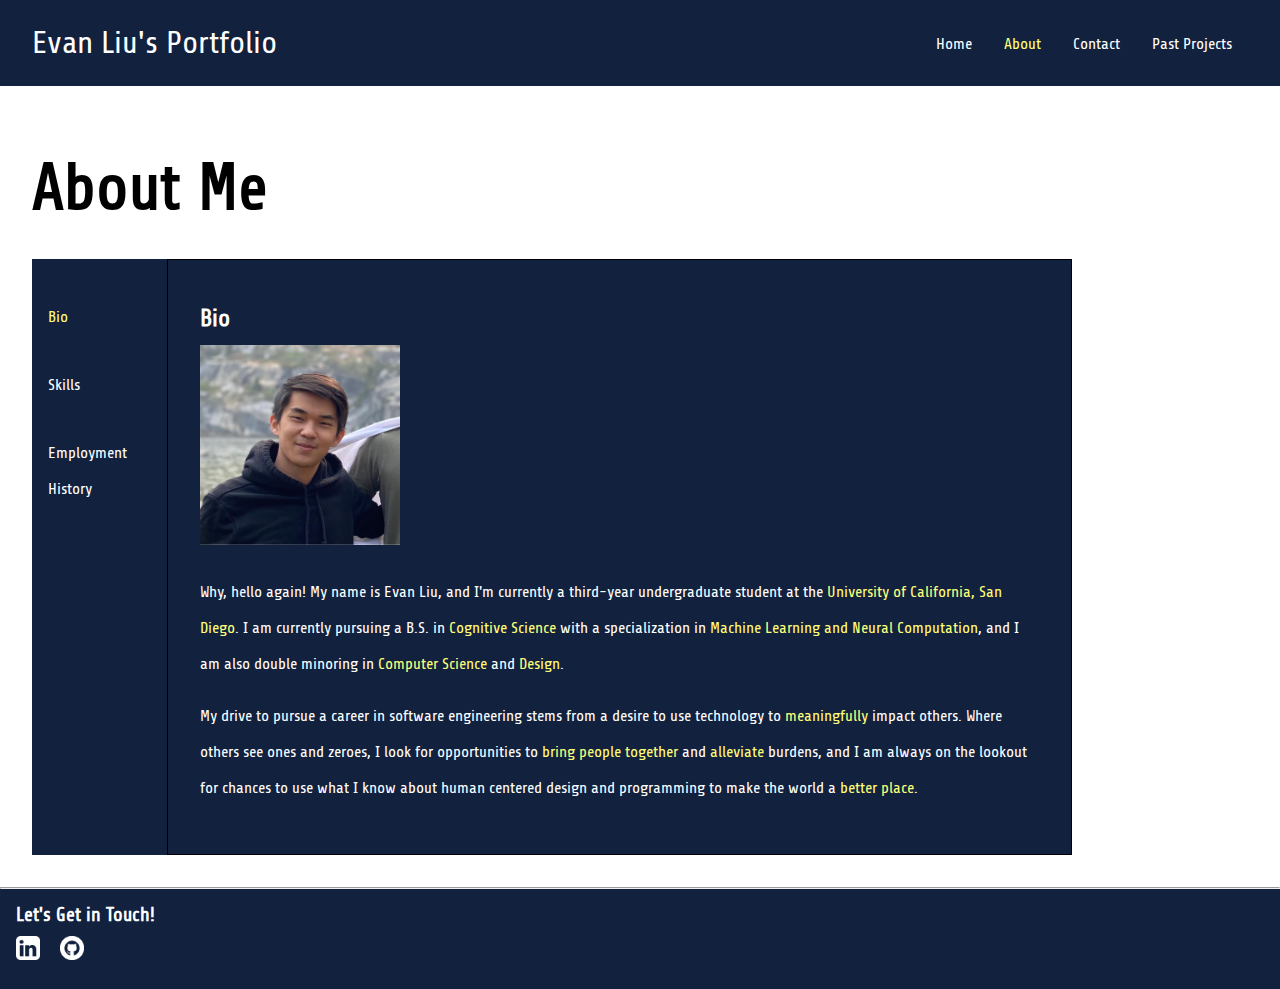
==== about.html @ 4403b8cd "Initial Commit" ====
<!DOCTYPE html>
<html lang="en">
  <head>
    <meta charset="UTF-8" />
    <meta http-equiv="X-UA-Compatible" content="IE=edge" />
    <meta name="viewport" content="width=device-width, initial-scale=1.0" />
    <title>Evan Liu's Portfolio</title>
    <!-- Image Credit: https://stock.adobe.com/images/letter-e-glitch-style-alphabet-modern-font-logo-vector-icon/252746757 -->
    <link rel="icon" href="./assets/images/favicon-final.webp" />
    <link rel="stylesheet" href="./assets/styles/about.css" />
    <style>
      section {
        border: 1px solid black;
      }
    </style>
  </head>
  <body>
    <header class="nav-container">
      <h1 class="title">
        <a href="./index.html">Evan Liu's Portfolio</a>
      </h1>
      <nav>
        <!-- <picture
          ><img src="./assets/images/hamburger.png" alt="Hamburger Menu"
        /></picture> -->
        <a href="./projects.html">Past Projects</a>
        <a href="./contact.html">Contact</a>
        <a class="active" href="./about.html">About</a>
        <a href="./index.html">Home</a>
      </nav>
    </header>
    <main>
      <h2>About Me</h2>
      <div id="about-container">
        <nav id="container-nav">
          <a class="active" href="./about.html">Bio</a>
          <a href="./skills.html">Skills</a>
          <a href="./employment.html">Employment History</a>
        </nav>
        <section>
          <h4>Bio</h4>
          <picture>
            <source
              media="(max-width: 500px)"
              srcset="./assets/images/standing.jpg"
            />
            <img
              src="./assets/images/profile.jpeg"
              alt="Profile Picture Condensed"
              title="Profile Picture"
            />
          </picture>
          <p>
            Why, hello again! My name is Evan Liu, and I'm currently a
            third-year undergraduate student at the
            <em>University of California, San Diego</em>. I am currently
            pursuing a B.S. in <em>Cognitive Science</em> with a specialization
            in <em>Machine Learning and Neural Computation</em>, and I am also
            double minoring in <em>Computer Science</em> and <em>Design</em>.
          </p>
          <p>
            My drive to pursue a career in software engineering stems from a
            desire to use technology to <em>meaningfully</em> impact others.
            Where others see ones and zeroes, I look for opportunities to
            <em>bring people together</em> and <em>alleviate</em> burdens, and I
            am always on the lookout for chances to use what I know about human
            centered design and programming to make the world a
            <em>better place</em>.
          </p>
        </section>
      </div>
    </main>
    <hr />
    <footer>
      <h3>Let's Get in Touch!</h3>
      <a href="https://www.linkedin.com/in/evan-liu-195bba22a"
        ><img
          class="footer-icon"
          src="./assets/images/linkedin-white.webp"
          alt="Linkedin Logo"
          title="LinkedIn"
      /></a>
      <!-- Image Credit: https://www.pngkey.com/maxpic/u2w7q8w7a9u2r5t4/ -->
      <a href="https://github.com/EvanLiu0"
        ><img
          class="footer-icon"
          src="./assets/images/github-white.webp"
          alt="GitHub Logo"
          title="GitHub"
      /></a>
    </footer>
  </body>
</html>
---- assets/styles/about.css ----
:root {
  --primary-text-color: rgb(0, 0, 0);
  --container-text-color: rgb(255, 255, 255);
  --nav-text-color: rgb(255, 255, 255);
  --secondary-text-color: rgb(255, 255, 120);
  --font-family-main: "Moulpali", serif, sans-serif;
}

* {
  margin: 0;
  padding: 0;
}

@font-face {
  font-family: "Moulpali";
  src: url("../fonts/Moulpali/Moulpali-Regular.ttf");
}

@keyframes fade-in {
  0% {
    opacity: 0;
  }
  100% {
    opacity: 1;
  }
}

/* nav picture {
      visibility: hidden;
      border: 1px solid red;
    }
    
    nav > * + * {
      visibility: visible;
      border: 1px solid orange;
      padding: 0.3rem;
    } */

/** Nav Stuff **/
.nav-container {
  background: #11213e;
  width: 100%;
  box-sizing: border-box;
  display: flex;
  justify-content: space-between;
  color: var(--nav-text-color);
  padding: 0.5rem 2rem 0.5rem 2rem;
}

nav {
  padding: 1.1rem 0 0 0;
}

.title {
  float: left;
  font-weight: normal;
  font-family: inherit;
}

nav a {
  float: right;
  margin: 0rem 1rem;
  position: relative;
  color: var(--nav-text-color);
  text-decoration: none;
}

header nav a:hover {
  font-weight: bold;
  color: var(--secondary-text-color) !important;
}

nav a:hover {
  color: var(--secondary-text-color) !important;
}

@media screen and (max-width: 730px) {
  .title {
    font-size: 1.5rem;
    padding-top: 1.5%;
  }

  header nav a {
    font-size: 0.8rem;
    padding-top: 0.5%;
    margin: 0rem 0.6rem;
  }

  .nav-container {
    padding: 0.5rem 0rem 0.5rem 1rem;
  }

  section p {
    font-size: 1rem;
  }

  summary,
  details li,
  details p {
    font-size: 0.8rem !important;
  }
}

@media screen and (max-width: 500px) {
  .title {
    font-size: 0.9rem;
    padding-top: 2%;
  }

  header nav a {
    font-size: 0.65rem;
  }

  nav {
    padding: 0.6rem 0 0 0;
  }

  section p {
    font-size: 1rem;
  }

  summary,
  details li,
  details p {
    font-size: 0.7rem !important;
  }
}
/***************/

h1 a {
  font-weight: normal;
  text-decoration: none;
  color: white;
}

h2 {
  font-weight: bold;
  font-size: 5vw;
}

h3 {
  color: white;
}

h4 {
  color: var(--container-text-color);
  font-weight: bold;
  font-size: 1.5rem;
}

body {
  background: #ffffff;
  max-width: 100%;
  overflow-x: hidden;
  font-family: var(--font-family-main);
}

main {
  padding: 2rem 2rem 2rem 2rem;
}

footer {
  color: var(--primary-text-color);
  background-color: #11213e;
  padding: 0.4rem 1rem 1rem 1rem;
}

button:hover {
  background: var(--secondary-text-color);
}

.footer-icon {
  width: 1.5rem;
  height: 1.5rem;
  margin-right: 1rem;
  cursor: pointer;
}

select {
  width: 50%;
  padding: 0.5rem;
  margin-left: 0.5rem;
  font-size: 0.65rem;
}

.label-input-container {
  margin: 1rem 0rem 1rem 0rem;
}

.label-input-container input {
  margin: 0rem 0rem 0rem 0.5rem;
  width: 50%;
  padding: 0.5rem;
  font-size: 0.65rem;
}

.label-input-container textarea {
  margin: 0rem 0rem 0rem 0.5rem;
  width: 20rem;
  height: 12rem;
  padding: 1rem;
}

input[type="submit"] {
  margin: 2rem 0rem 1.5rem;
  background: rgb(255, 255, 255);
  color: rgb(0, 0, 0);
  border: none;
  padding: 0.5rem 1rem 0.5rem 1rem;
  border-radius: 0.5rem;
  font-size: 1.2rem;
  font-weight: bold;
  cursor: pointer;
}

#form-title-contact {
  font-size: 2rem;
  font-weight: bold;
  margin: 1rem 0rem 1rem 0rem;
  text-align: center;
}

section {
  padding: 2rem 2rem 2rem 2rem;
  width: 100%;
  border-left: 1px solid white;
}

section p {
  margin: 1rem 0rem 1rem 0rem;
}

section a:hover {
  text-decoration: none;
}

summary:hover {
  cursor: pointer;
}

form {
  max-width: 75ch;
  margin: 3rem auto;
}

main div {
  animation: fade-in 0.75s;
  background-color: #11213e;
  max-width: 130ch;
}

#about-container {
  display: flex;
  flex-direction: row;
  min-width: 330px;
}

#about-container p {
  color: var(--container-text-color);
}

#container-nav {
  display: flex;
  flex-direction: column;
  gap: 1rem;
  padding: 2rem 1rem 2rem 1rem;
  font-size: 1rem;
}

#container-nav a {
  color: var(--container-text-color);
  text-decoration: none;
  margin: 0.5rem 0rem;
}

#container-nav a:hover {
  text-decoration: none;
}

#container-nav a:visited {
  color: var(--container-text-color);
}

table {
  color: var(--container-text-color);
  text-align: center;
  border-spacing: 2rem;
  border-collapse: collapse;
  border: 2px solid var(--secondary-text-color);
}

table th {
  font-weight: bold;
  padding: 1.5rem;
  width: 30%;
}

th,
td {
  border: 3px solid var(--secondary-text-color);
  padding: 0.1rem;
}

caption {
  font-weight: bold;
  font-size: 1.5rem;
  margin-top: 1rem;
}

summary {
  margin: 0rem 0rem 1rem 0rem;
  color: var(--container-text-color);
}

details p {
  margin-left: 2rem;
}

details li {
  color: var(--container-text-color);
  margin-left: 4rem;
  font-size: 1rem;
}

em {
  font-style: normal;
  color: var(--secondary-text-color);
}

p + hr {
  color: var(--secondary-text-color);
  margin: 2rem 0rem 2rem 0rem;
}

.active {
  color: var(--secondary-text-color) !important;
}

picture img {
  width: 200px;
  height: 200px;
}
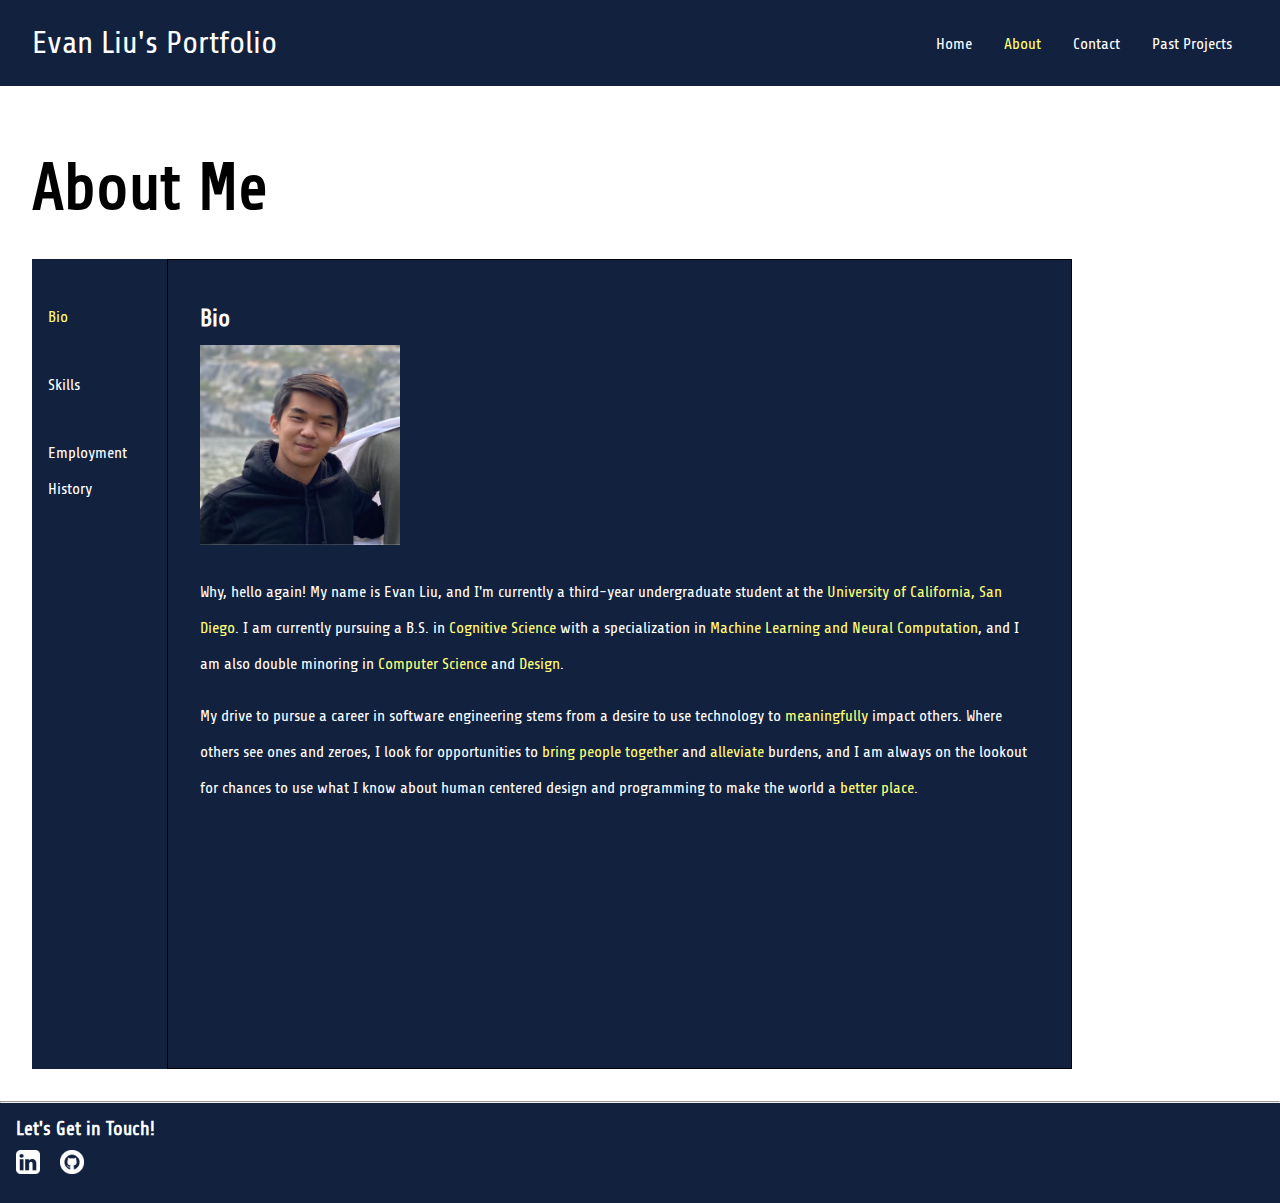
==== commit 1001b89e: "Netlify Testing" ====
--- a/about.html
+++ b/about.html
@@ -1,6 +1,20 @@
 <!DOCTYPE html>
 <html lang="en">
   <head>
+    <!-- Google tag (gtag.js) -->
+    <script
+      async
+      src="https://www.googletagmanager.com/gtag/js?id=G-M169WZK349"
+    ></script>
+    <script>
+      window.dataLayer = window.dataLayer || [];
+      function gtag() {
+        dataLayer.push(arguments);
+      }
+      gtag("js", new Date());
+
+      gtag("config", "G-M169WZK349");
+    </script>
     <meta charset="UTF-8" />
     <meta http-equiv="X-UA-Compatible" content="IE=edge" />
     <meta name="viewport" content="width=device-width, initial-scale=1.0" />
@@ -15,6 +29,16 @@
     </style>
   </head>
   <body>
+    <script>
+      function openAbout(aboutName) {
+        var i;
+        var x = document.getElementsByClassName("about-container");
+        for (i = 0; i < x.length; i++) {
+          x[i].style.display = "none";
+        }
+        document.getElementById(aboutName).style.display = "flex";
+      }
+    </script>
     <header class="nav-container">
       <h1 class="title">
         <a href="./index.html">Evan Liu's Portfolio</a>
@@ -31,11 +55,11 @@
     </header>
     <main>
       <h2>About Me</h2>
-      <div id="about-container">
+      <div class="about-container" id="bio-container">
         <nav id="container-nav">
-          <a class="active" href="./about.html">Bio</a>
-          <a href="./skills.html">Skills</a>
-          <a href="./employment.html">Employment History</a>
+          <a class="active" onclick="openAbout('bio-container')">Bio</a>
+          <a onclick="openAbout('skills-container')">Skills</a>
+          <a onclick="openAbout('employment-container')"">Employment History</a>
         </nav>
         <section>
           <h4>Bio</h4>
@@ -67,6 +91,169 @@
             centered design and programming to make the world a
             <em>better place</em>.
           </p>
+        </section>
+      </div>
+      <div class="about-container" id="employment-container">
+        <nav id="container-nav">
+          <a onclick="openAbout('bio-container')">Bio</a>
+          <a onclick="openAbout('skills-container')">Skills</a>
+          <a class="active" onclick="openAbout('employment-container')"">Employment History</a>
+        </nav>
+        <section>
+          <h4>Employment History</h4>
+          <p>
+            Click on one of the following menus to learn more about my past work
+            experiences!
+          </p>
+          <hr />
+          <details>
+            <summary><strong>Capital One</strong></summary>
+            <p><em>Duration:</em> June 2023 - August 2023</p>
+            <p><em>Location:</em> McLean, VA</p>
+            <p><em>Position:</em> Software Engineering Intern</p>
+            <p><em>Work Description:</em> Pending</p>
+          </details>
+          <br />
+          <details>
+            <summary><strong>Neon Law Foundation</strong></summary>
+            <p><em>Duration:</em> June 2022 - Present</p>
+            <p><em>Location:</em> Las Vegas, NV</p>
+            <p><em>Position:</em> Software Engineering Intern</p>
+            <p><em>Work Description:</em></p>
+            <ul>
+              <li>
+                Developed an open-source web-based data scraping application
+                using Python BeautifulSoup library
+              </li>
+              <li>
+                Automated company's email and retail workflows using the Zapier
+                and Front software platforms
+              </li>
+              <li>
+                Hosted seminar at University of California, San Diego on the
+                topic of web scraping
+              </li>
+            </ul>
+          </details>
+          <br />
+          <details>
+            <summary>
+              <strong>St. James Episcopal Church Food Locker</strong>
+            </summary>
+            <p><em>Duration:</em> June 2019 - October 2019</p>
+            <p><em>Location:</em> South Pasadena, CA</p>
+            <p><em>Position:</em> Intern</p>
+            <p><em>Work Description:</em></p>
+            <ul>
+              <li>
+                Created 2 spreadsheets to track food inventory of the church's
+                food pantry for the year of 2019
+              </li>
+              <li>
+                Proposed and implemented new weekly food distribution quotas in
+                response to past distribution and visitation metrics
+              </li>
+              <li>
+                Coordinated and participated in the church's weekly food
+                distributions serving 30 families weekly
+              </li>
+            </ul>
+          </details>
+          <br />
+          <details>
+            <summary><strong>USC Keck School of Medicine</strong></summary>
+            <p><em>Duration:</em> June 2018 - August 2018</p>
+            <p><em>Location:</em> Los Angeles, CA</p>
+            <p><em>Position:</em> Intern</p>
+            <p><em>Work Description:</em></p>
+            <ul>
+              <li>
+                Constructed spreadsheets to store academic and
+                graduation-related information of over 24000 USC alumni
+              </li>
+              <li>
+                Digitized and updated university's physical alumni information
+                records spanning from 1970 to 2018 using Excel
+              </li>
+            </ul>
+          </details>
+        </section>
+      </div>
+      <div class="about-container" id="skills-container">
+        <nav id="container-nav">
+          <a onclick="openAbout('bio-container')">Bio</a>
+          <a class="active" onclick="openAbout('skills-container')">Skills</a>
+          <a onclick="openAbout('employment-container')"">Employment History</a>
+        </nav>
+        <section>
+          <h4>Skills</h4>
+          <p>
+            Here are some of the technical skills I've amassed in my study of
+            software engineering:
+          </p>
+          <table>
+            <!-- i tag chosen for italics over em because i tag implies that instance text is 
+                'set off from normal prose' on the page -->
+            <caption>
+              Proficiency List
+            </caption>
+            <colgroup>
+              <!-- When we are allowed to style, the following col tags will be used to give
+                the columns in the table below identifiable borders, light colors, and fixed width -->
+              <col class="kind" span="2" />
+              <col class="description" />
+            </colgroup>
+            <!-- Will increase space between columns when styling allowed -->
+            <tr>
+              <th>Skill</th>
+              <th>Years of Experience</th>
+              <th>Description</th>
+            </tr>
+            <tr>
+              <td>Java</td>
+              <td>8</td>
+              <td>
+                Proficiency With Object-Oriented Design, Polymorphism,
+                Inheritance
+              </td>
+            </tr>
+            <tr>
+              <td>C++</td>
+              <td>3</td>
+              <td>Proficiency Using Pointers in Combination With Classes</td>
+            </tr>
+            <tr>
+              <td>C</td>
+              <td>3</td>
+              <td>
+                Proficiency Using Pointers in Combination With Memory Management
+              </td>
+            </tr>
+            <tr>
+              <td>Python</td>
+              <td>3</td>
+              <td>
+                Used to Develop Complex Web-Based Applications in Professional
+                Context
+              </td>
+            </tr>
+            <tr>
+              <td>Figma</td>
+              <td>3</td>
+              <td>
+                Proficiency in Developing User Interfaces and Website
+                Prototyping
+              </td>
+            </tr>
+            <tr>
+              <td>Android Studio</td>
+              <td>3</td>
+              <td>
+                Proficiency in Developing Complex Mobile Applications Relying on
+                Third Party Navigation APIs
+              </td>
+            </tr>
+          </table>
         </section>
       </div>
     </main>
--- a/assets/styles/about.css
+++ b/assets/styles/about.css
@@ -157,6 +157,7 @@
 
 main {
   padding: 2rem 2rem 2rem 2rem;
+  animation: fade-in 0.75s;
 }
 
 footer {
@@ -244,18 +245,18 @@
 }
 
 main div {
-  animation: fade-in 0.75s;
   background-color: #11213e;
   max-width: 130ch;
-}
-
-#about-container {
+  height: 90vh;
+}
+
+.about-container {
   display: flex;
   flex-direction: row;
   min-width: 330px;
 }
 
-#about-container p {
+.about-container p {
   color: var(--container-text-color);
 }
 
@@ -340,3 +341,15 @@
   width: 200px;
   height: 200px;
 }
+
+#skills-container {
+  display: none;
+}
+
+#employment-container {
+  display: none;
+}
+
+nav + section {
+  overflow: scroll;
+}
